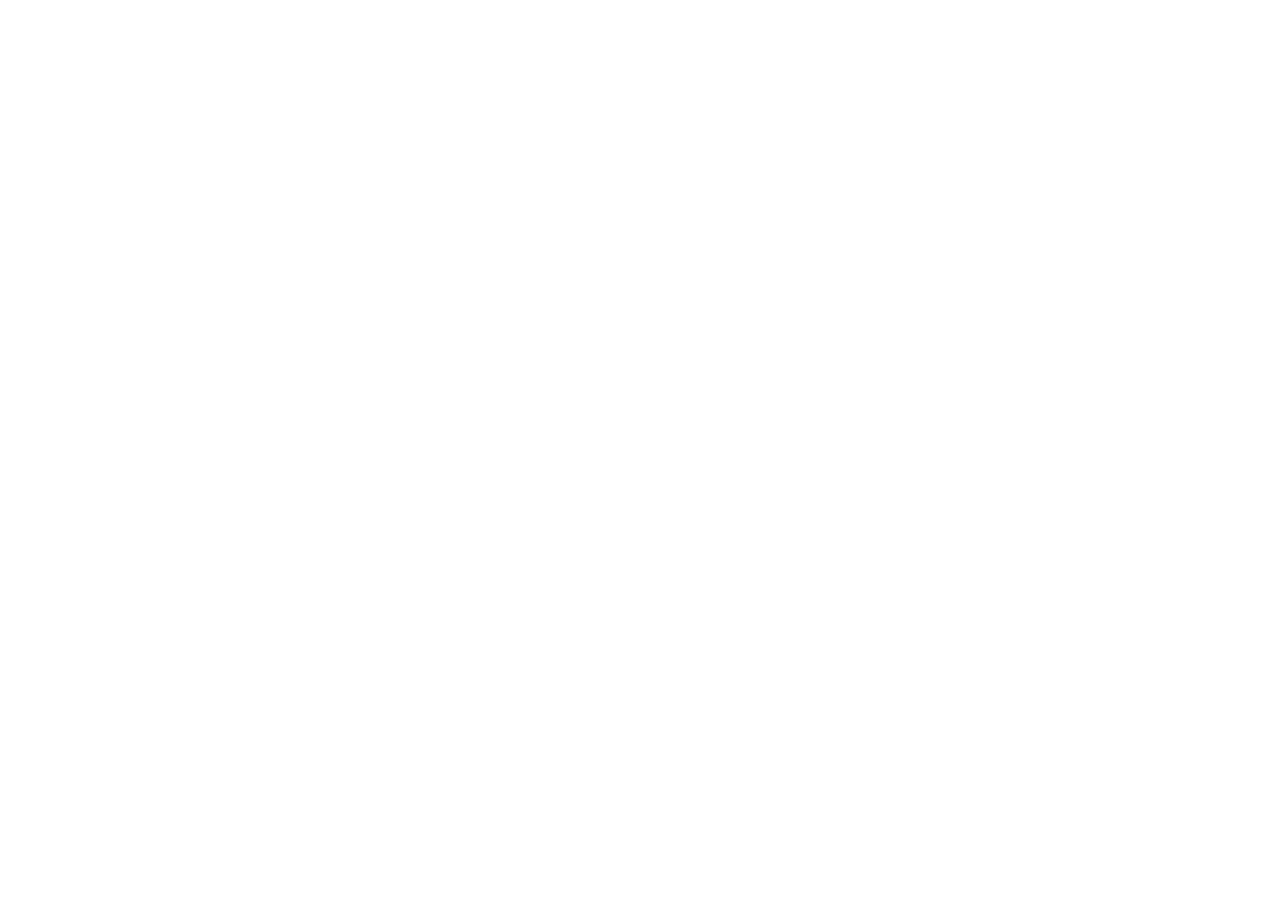
==== 作业二：侧边划出效果/index.html @ 0b66b255 "初始化作业懒加载" ====
<!DOCTYPE html>
<html>
  <head>
    <meta charset="UTF-8" />
    <meta
      name="viewport"
      content="width=device-width, initial-scale=1.0, maximum-scale=1.0, user-scalable=0"
    />
    <meta http-equiv="X-UA-Compatible" content="ie=edge" />
    <title>Document</title>
    <link rel="stylesheet" href="" />
    <script src=""></script>
  </head>

  <body></body>
</html>
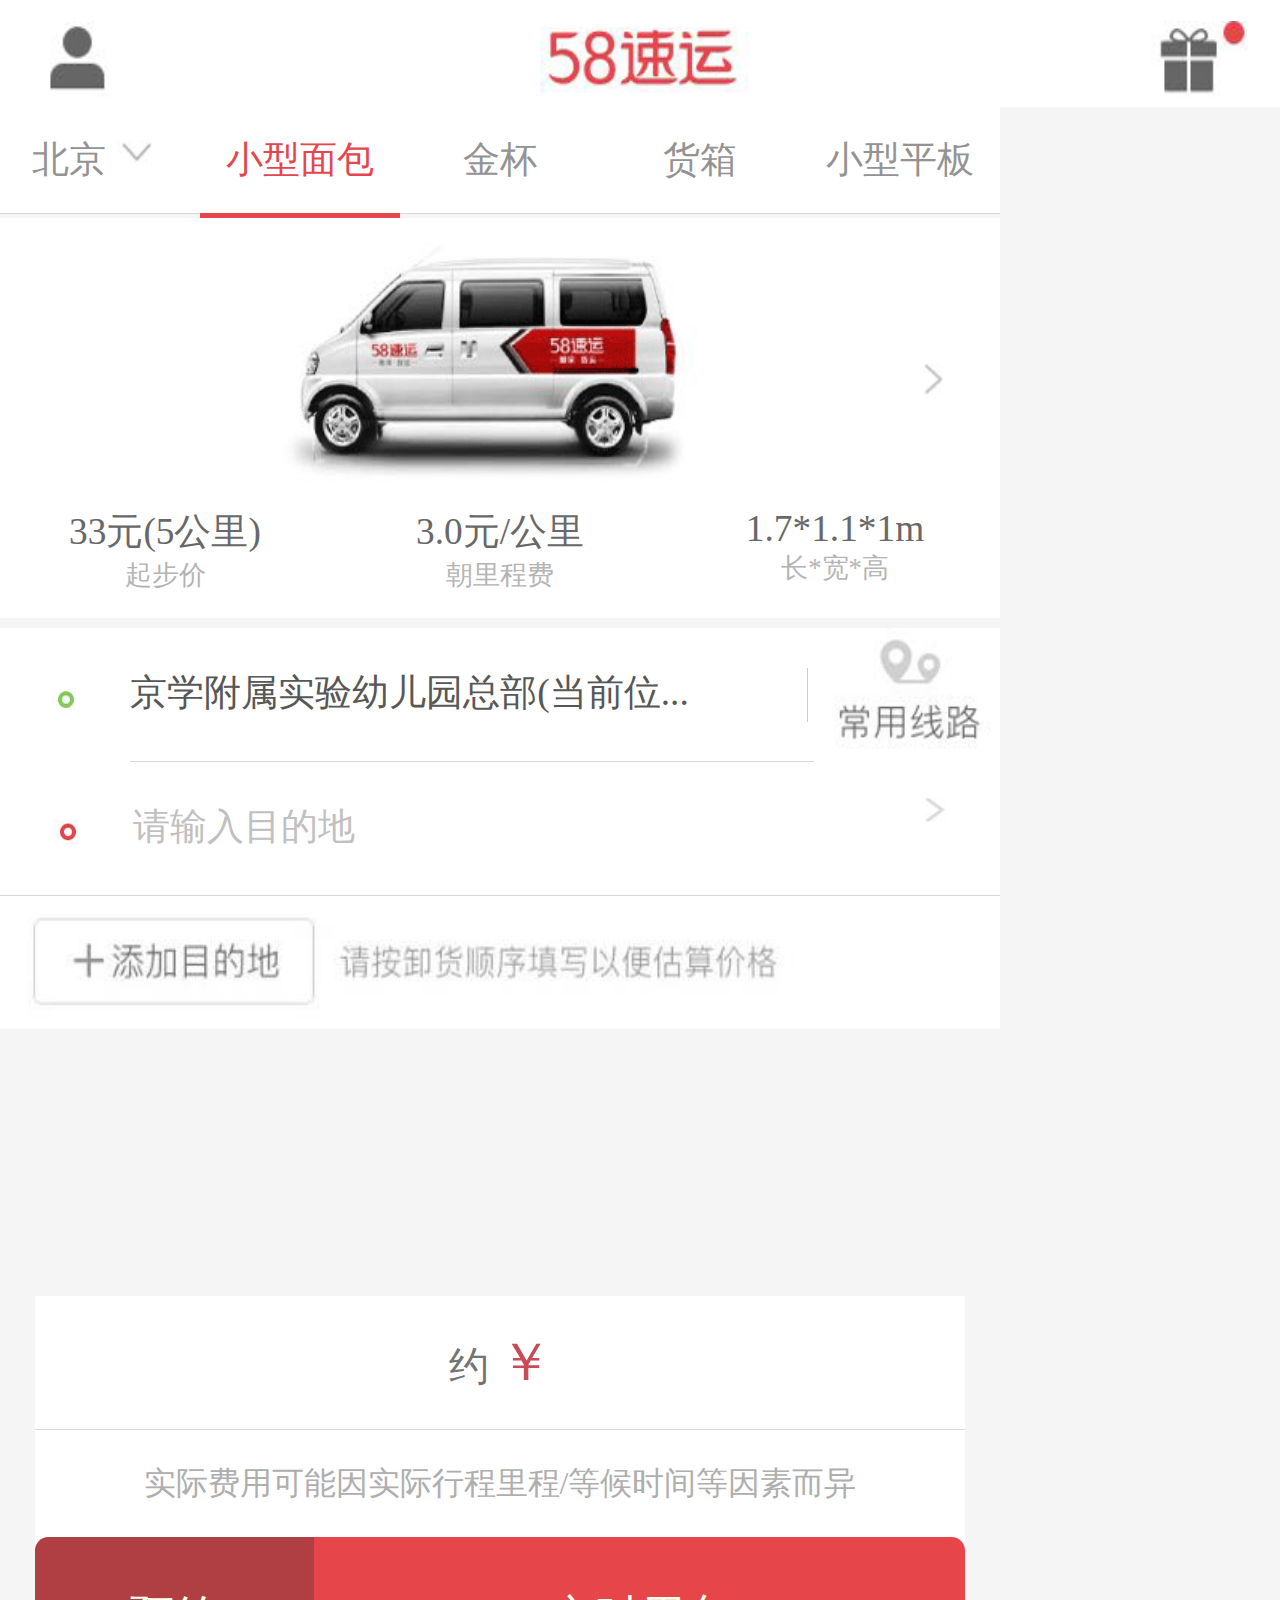
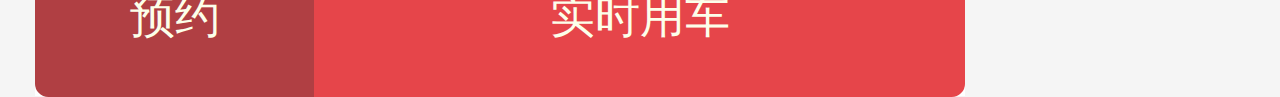
==== commit e0a32e68: "作业二侧边栏完成" ====
--- a/作业二：侧边划出效果/index.html
+++ b/作业二：侧边划出效果/index.html
@@ -7,10 +7,119 @@
       content="width=device-width, initial-scale=1.0, maximum-scale=1.0, user-scalable=0"
     />
     <meta http-equiv="X-UA-Compatible" content="ie=edge" />
-    <title>Document</title>
-    <link rel="stylesheet" href="" />
-    <script src=""></script>
+    <title>侧边划出</title>
+    <link rel="stylesheet" href="./less/index.css" />
+    <script src="./js/setrem.js"></script>
   </head>
 
-  <body></body>
+  <body>
+    <!-- 头部 -->
+    <header>
+      <a href="#" class="boult">
+        <img src="./images/58suyun_03.png" alt="" />
+      </a>
+      <img src="./images/58suyun_05.png" alt="" class="sy" />
+      <a href="#" class="home">
+        <img src="./images/58suyun_07.png" alt="" />
+      </a>
+    </header>
+    <!-- 导航栏 -->
+    <nav>
+      <ul>
+        <li>
+          <a href="#">北京</a>
+          <span></span>
+        </li>
+        <li class="bottom">
+          <a href="#" class="color">小型面包</a>
+        </li>
+        <li>
+          <a href="#">金杯</a>
+        </li>
+        <li>
+          <a href="#">货箱</a>
+        </li>
+        <li>
+          <a href="#">小型平板</a>
+        </li>
+      </ul>
+    </nav>
+    <!-- 面包车部分 -->
+    <div class="atk">
+      <img src="./images/58suyun_17.png" alt="" />
+      <img src="./images/58suyun_20.png" class="logo" />
+      <ul>
+        <li>
+          <p>33元(5公里)</p>
+          <span>起步价</span>
+        </li>
+        <li>
+          <p>3.0元/公里</p>
+          <span>朝里程费</span>
+        </li>
+        <li>
+          <p>1.7*1.1*1m</p>
+          <span>长*宽*高</span>
+        </li>
+      </ul>
+    </div>
+    <!-- 目的地 -->
+    <div class="bourn">
+      <ul>
+        <li>
+          <a href="#">
+            <img src="./images/58suyun_27.png" alt="" />
+          </a>
+          <p><span>京学附属实验幼儿园总部(当前位...</span></p>
+          <img src="./images/58suyun_24.png" alt="" class="img" />
+        </li>
+        <li class="bg">
+          <a href="#">
+            <img src="./images/58suyun_31.png" alt="" />
+          </a>
+          <p class="my">
+            <span class="md">请输入目的地 </span>
+          </p>
+          <img src="./images/58suyun_33.png" class="jt" alt="" />
+        </li>
+        <li class="jh">
+          <img
+            src="./images/Snipaste_2022-11-11_19-21-54.jpg"
+            class="logo"
+            alt=""
+          />
+        </li>
+      </ul>
+    </div>
+    <!-- 预约底部 -->
+    <footer>
+      <p>
+        约
+        <span>￥</span>
+      </p>
+      <p class="actual">实际费用可能因实际行程里程/等候时间等因素而异</p>
+      <div class="footer">
+        <a href="#" class="order">预约</a>
+        <a href="#" class="real">实时用车</a>
+      </div>
+    </footer>
+    <!-- 遮罩 -->
+    <div class="shade"></div>
+    <!-- 侧边栏 -->
+    <div class="sidebar">
+      <ul>
+        <li>
+          <a href="#">
+            <img src="./images/guest.png" alt="" />
+          </a>
+        </li>
+        <li><a href="#">我的余额</a></li>
+        <li><a href="#">我的订单</a></li>
+        <li><a href="#">我的收藏</a></li>
+        <li><a href="#">我的积分</a></li>
+        <li><a href="#">个人中心</a></li>
+      </ul>
+    </div>
+  </body>
 </html>
+<script src="./js/index.js"></script>
--- a/作业二：侧边划出效果/less/index.css
+++ b/作业二：侧边划出效果/less/index.css
@@ -0,0 +1,283 @@
+* {
+  margin: 0;
+  padding: 0;
+}
+body,
+html {
+  font-size: 10px;
+  min-width: 368px;
+  max-width: 1000px;
+  background-color: #f5f5f5;
+}
+a {
+  text-decoration: none;
+}
+header {
+  width: 100%;
+  height: 4rem;
+  position: fixed;
+  top: 0;
+  background-color: #ffffff;
+  line-height: 4rem;
+  text-align: center;
+  color: white;
+  font-size: 1.5rem;
+  z-index: 4;
+}
+header .sy {
+  margin-top: 1rem;
+  width: 10rem;
+  height: 2.5rem;
+}
+header .boult {
+  position: absolute;
+  top: 0.8rem;
+  left: 1rem;
+  width: 3rem;
+  width: 4rem;
+  height: 3rem;
+}
+header .boult img {
+  width: 100%;
+  height: 100%;
+}
+header .home {
+  position: absolute;
+  top: 0.8rem;
+  right: 1rem;
+  width: 3rem;
+  width: 4rem;
+  height: 3rem;
+}
+header .home img {
+  width: 100%;
+  height: 100%;
+}
+/* 导航栏 */
+nav {
+  width: 100%;
+  margin-top: 4rem;
+}
+nav ul {
+  width: 100%;
+  display: flex;
+  list-style: none;
+}
+nav ul .bottom {
+  border-bottom: 5px solid #e6454d;
+}
+nav ul li {
+  width: 20%;
+  height: 4rem;
+  background-color: #ffffff;
+  font-size: 1.4rem;
+  line-height: 4rem;
+  text-align: center;
+  border-bottom: 1px solid #d8d8d8;
+}
+nav ul li a {
+  color: #939393;
+}
+nav ul li .color {
+  color: #e6454d;
+}
+nav ul li span {
+  display: inline-block;
+  width: 2rem;
+  height: 2rem;
+  background: url(../images/58suyun_13.png) no-repeat 3px 13px;
+  background-size: 80%;
+}
+/* 面包车部分 */
+.atk {
+  width: 100%;
+  height: 15rem;
+  text-align: center;
+  background-color: #ffffff;
+  position: relative;
+  border-bottom: 10px solid #f5f5f5;
+}
+.atk .logo {
+  width: 3%;
+  position: absolute;
+  top: 5rem;
+  right: 2rem;
+}
+.atk img {
+  width: 55%;
+}
+.atk ul {
+  list-style: none;
+  display: flex;
+  justify-content: space-between;
+}
+.atk ul li {
+  height: 4rem;
+  width: 33%;
+}
+.atk ul li p {
+  color: #686868;
+  font-size: 1.4rem;
+}
+.atk ul li span {
+  color: #b4b4b4;
+  font-size: 1rem;
+}
+.bourn {
+  width: 100%;
+  background-color: #ffffff;
+  list-style: none;
+}
+.bourn ul {
+  display: flex;
+  flex-direction: column;
+}
+.bourn ul .bg {
+  border-bottom: 1px solid #d8d8d8;
+  position: relative;
+}
+.bourn ul .bg .jt {
+  width: 3%;
+  height: 20%;
+  position: absolute;
+  top: 34px;
+  right: 51px;
+}
+.bourn ul li {
+  width: 100%;
+  height: 5rem;
+  display: flex;
+}
+.bourn ul li .my {
+  border: none;
+}
+.bourn ul li a {
+  display: inline-block;
+  width: 5rem;
+  height: 5rem;
+  line-height: 6rem;
+  text-align: center;
+}
+.bourn ul li p {
+  display: inline-block;
+  width: 70%;
+  height: 5rem;
+  padding: 1.5rem 0;
+  font-size: 1.4rem;
+  box-sizing: border-box;
+  border-bottom: 1px solid #d8d8d8;
+}
+.bourn ul li p .md {
+  border: none;
+  position: relative;
+  color: #c0c0c0;
+}
+.bourn ul li p span {
+  display: inline-block;
+  height: 2rem;
+  width: 99%;
+  color: #575757;
+  border-right: 1px solid #cccccc;
+}
+.bourn ul li .img {
+  width: 19%;
+  height: 97%;
+}
+.bourn ul .logo {
+  width: 90%;
+  height: 80%;
+  margin-top: 0.6rem;
+  margin-left: 1rem;
+}
+/* 预约底部 */
+footer {
+  width: 93%;
+  margin: 0 auto;
+  height: 15rem;
+  margin-top: 10rem;
+  background-color: #ffffff;
+}
+footer p {
+  display: inline-block;
+  width: 100%;
+  height: 5rem;
+  text-align: center;
+  color: #737373;
+  font-size: 1.5rem;
+  line-height: 5rem;
+  border-bottom: 1px solid #dadada;
+}
+footer p span {
+  font-size: 2rem;
+  color: #c84b56;
+}
+footer .actual {
+  height: 4rem;
+  border: none;
+  line-height: 4rem ;
+  font-size: 1.2rem;
+  color: #aeaeae;
+}
+footer .footer {
+  width: 100%;
+  height: 6rem;
+  display: flex;
+  overflow: hidden;
+  border-radius: 0.5rem;
+}
+footer .footer a {
+  text-align: center;
+  line-height: 6rem;
+  color: #fcffea;
+  font-size: 1.7rem;
+  font-weight: 100;
+  display: inline-block;
+}
+footer .footer .order {
+  width: 30%;
+  height: 100%;
+  background-color: #b03f43;
+}
+footer .footer .real {
+  width: 70%;
+  height: 100%;
+  background-color: #e6454a;
+}
+/* 遮罩 */
+.shade {
+  display: none;
+  position: fixed;
+  left: 0;
+  top: 0;
+  width: 100%;
+  height: 100%;
+  z-index: 5;
+  opacity: 0.2;
+  background-color: #000000;
+}
+/* 侧边栏 */
+.sidebar {
+  position: absolute;
+  z-index: 2;
+  left: -25rem;
+  top: 0;
+  width: 25rem;
+  height: 100%;
+  transition: left linear 0.4s;
+  background-color: #555555;
+  z-index: 5;
+}
+.sidebar ul {
+  list-style: none;
+}
+.sidebar ul li a {
+  display: block;
+  padding: 2rem 0;
+  text-align: center;
+  color: #eeeeee;
+  font-size: 2rem;
+  border-bottom: 1px solid #767676;
+}
+.sidebar ul li a img {
+  width: 11rem;
+}
